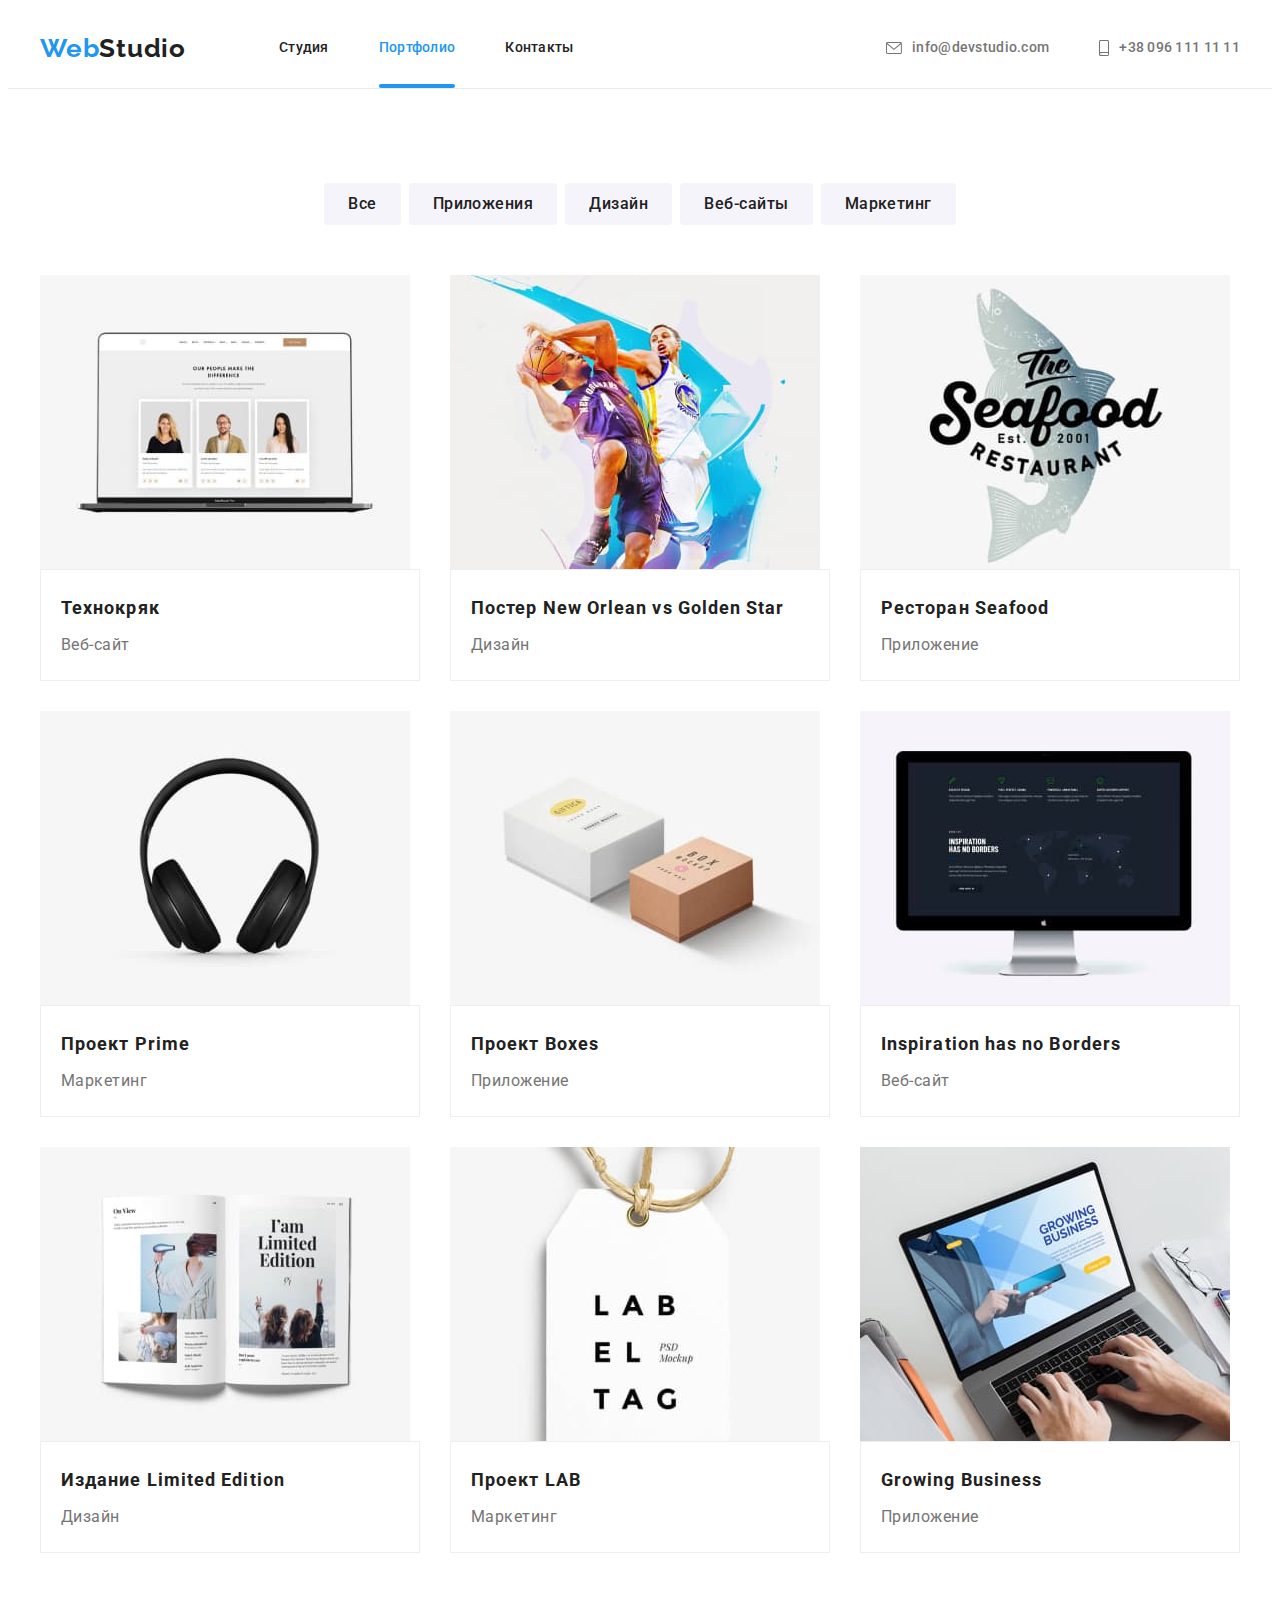
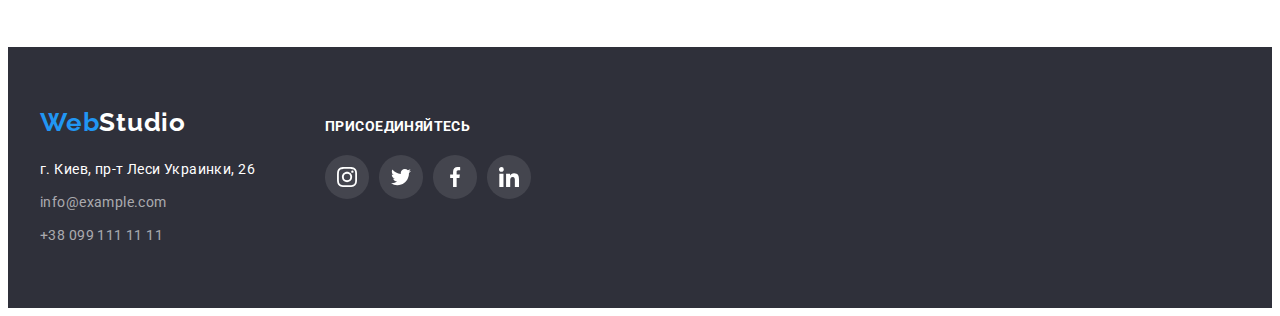
==== portfolio.html @ 5bdf4699 "копіює файли в створений репозиторій" ====
<!DOCTYPE html>
<html lang="ru">
  <head>
    <meta charset="UTF-8" />
    <meta http-equiv="X-UA-Compatible" content="IE=edge" />
    <meta name="viewport" content="width=device-width, initial-scale=1.0" />
    <title>WebStudio</title>
    <link rel="preconnect" href="https://fonts.googleapis.com" />
    <link rel="preconnect" href="https://fonts.gstatic.com" crossorigin />
    <link
      href="https://fonts.googleapis.com/css2?family=Raleway:wght@700&family=Roboto:wght@400;500;700;900&display=swap"
      rel="stylesheet"
    />
    <link
      rel="stylesheet"
      href="https://cdnjs.cloudflare.com/ajax/libs/modern-normalize/1.1.0/modern-normalize.min.css"
      integrity="sha512-wpPYUAdjBVSE4KJnH1VR1HeZfpl1ub8YT/NKx4PuQ5NmX2tKuGu6U/JRp5y+Y8XG2tV+wKQpNHVUX03MfMFn9Q=="
      crossorigin="anonymous"
      referrerpolicy="no-referrer"
    />
    <link rel="stylesheet" href="./css/style.css" />
  </head>
  <body>
    <header class="header">
      <!--site-nav-->
      <div class="container header-content">
        <a class="logo" href="/">Web<span class="header-logo">Studio</span></a>
        <nav>
          <ul class="site-nav list">
            <li class="site-nav-item">
              <a class="link" href="./index.html">Студия</a>
            </li>
            <li class="site-nav-item">
              <a class="link-active link current" href="./portfolio.html"
                >Портфолио</a
              >
            </li>
            <li class="site-nav-item">
              <a class="link" href="">Контакты</a>
            </li>
          </ul>
        </nav>
        <!--contacts-->
        <ul class="list header-contacts">
          <li class="contacts-item">
            <a class="contacts" href="mailto:info@devstudio.com"
              ><svg class="contact-icon" width="16" height="12">
                <use href="./images/icons.svg#icon-envelope"></use></svg
              >info@devstudio.com</a
            >
          </li>
          <li class="contacts-item">
            <a class="contacts" href="tel:+380961111111"
              ><svg class="contact-icon" width="10" height="16">
                <use href="./images/icons.svg#icon-smartphone"></use></svg
              >+38 096 111 11 11</a
            >
          </li>
        </ul>
      </div>
    </header>
    <main>
      <!--section portfolio-->
      <section class="portfolio">
        <div class="container">
          <h1 class="title-hidden">Портфолио</h1>
          <ul class="list portfolio-filters">
            <li class="filters-item">
              <button class="filter" type="button">Все</button>
            </li>
            <li class="filters-item">
              <button class="filter" type="button">Приложения</button>
            </li>
            <li class="filters-item">
              <button class="filter" type="button">Дизайн</button>
            </li>
            <li class="filters-item">
              <button class="filter" type="button">Веб-сайты</button>
            </li>
            <li class="filters-item">
              <button class="filter" type="button">Маркетинг</button>
            </li>
          </ul>
          <ul class="list portfolio-list">
            <li class="portfolio-item">
              <a href="" class="portfolio-link"
                ><div class="portfolio-image-overlay">
                  <img
                    src="./img-portfolio/img1.jpg"
                    alt="скрин страницы веб-сайта"
                    class="portfolio-img"
                    width="370"
                  />
                  <p class="portfolio-overlay-text">
                    Ресурс предлагает комплексные предложения с разным уровнем
                    функционала и сервисов. Все это позволит посетителю получить
                    исчерпывающие сведения о компании или частном лице.
                  </p>
                </div>
                <div class="img-portfolio-caption">
                  <h2 class="portfolio-title-secondary">Технокряк</h2>
                  <p class="portfolio-text">Веб-сайт</p>
                </div></a
              >
            </li>
            <li class="portfolio-item">
              <a href="" class="portfolio-link"
                ><div class="portfolio-image-overlay">
                  <img
                    src="./img-portfolio/img2.jpg"
                    alt="постер с двумя баскетболистами"
                    class="portfolio-img"
                    width="370"
                  />
                  <p class="portfolio-overlay-text">
                    Ресурс предлагает комплексные предложения с разным уровнем
                    функционала и сервисов. Все это позволит посетителю получить
                    исчерпывающие сведения о компании или частном лице.
                  </p>
                </div>
                <div class="img-portfolio-caption">
                  <h2 class="portfolio-title-secondary">
                    Постер New Orlean vs Golden Star
                  </h2>
                  <p class="portfolio-text">Дизайн</p>
                </div></a
              >
            </li>
            <li class="portfolio-item">
              <a href="" class="portfolio-link">
                <div class="portfolio-image-overlay">
                  <img
                    src="./img-portfolio/img3.jpg"
                    alt="эмблема ресторана"
                    class="portfolio-img"
                    width="370"
                  />
                  <p class="portfolio-overlay-text">
                    Ресурс предлагает комплексные предложения с разным уровнем
                    функционала и сервисов. Все это позволит посетителю получить
                    исчерпывающие сведения о компании или частном лице.
                  </p>
                </div>
                <div class="img-portfolio-caption">
                  <h2 class="portfolio-title-secondary">Ресторан Seafood</h2>
                  <p class="portfolio-text">Приложение</p>
                </div></a
              >
            </li>
            <li class="portfolio-item">
              <a href="" class="portfolio-link">
                <div class="portfolio-image-overlay">
                  <img
                    src="./img-portfolio/img4.jpg"
                    alt="наушники"
                    class="portfolio-img"
                    width="370"
                  />
                  <p class="portfolio-overlay-text">
                    Ресурс предлагает комплексные предложения с разным уровнем
                    функционала и сервисов. Все это позволит посетителю получить
                    исчерпывающие сведения о компании или частном лице.
                  </p>
                </div>
                <div class="img-portfolio-caption">
                  <h2 class="portfolio-title-secondary">Проект Prime</h2>
                  <p class="portfolio-text">Маркетинг</p>
                </div></a
              >
            </li>
            <li class="portfolio-item">
              <a href="" class="portfolio-link"
                ><div class="portfolio-image-overlay">
                  <img
                    src="./img-portfolio/img5.jpg"
                    alt="две коробки"
                    class="portfolio-img"
                    width="370"
                  />
                  <p class="portfolio-overlay-text">
                    Ресурс предлагает комплексные предложения с разным уровнем
                    функционала и сервисов. Все это позволит посетителю получить
                    исчерпывающие сведения о компании или частном лице.
                  </p>
                </div>
                <div class="img-portfolio-caption">
                  <h2 class="portfolio-title-secondary">Проект Boxes</h2>
                  <p class="portfolio-text">Приложение</p>
                </div></a
              >
            </li>
            <li class="portfolio-item">
              <a href="" class="portfolio-link"
                ><div class="portfolio-image-overlay">
                  <img
                    src="./img-portfolio/img6.jpg"
                    alt="изображение монитора компьютера"
                    class="portfolio-img"
                    width="370"
                  />
                  <p class="portfolio-overlay-text">
                    Ресурс предлагает комплексные предложения с разным уровнем
                    функционала и сервисов. Все это позволит посетителю получить
                    исчерпывающие сведения о компании или частном лице.
                  </p>
                </div>
                <div class="img-portfolio-caption">
                  <h2 class="portfolio-title-secondary">
                    Inspiration has no Borders
                  </h2>
                  <p class="portfolio-text">Веб-сайт</p>
                </div></a
              >
            </li>
            <li class="portfolio-item">
              <a href="" class="portfolio-link"
                ><div class="portfolio-image-overlay">
                  <img
                    src="./img-portfolio/img7.jpg"
                    alt="изображение журнала"
                    class="portfolio-img"
                    width="370"
                  />
                  <p class="portfolio-overlay-text">
                    Ресурс предлагает комплексные предложения с разным уровнем
                    функционала и сервисов. Все это позволит посетителю получить
                    исчерпывающие сведения о компании или частном лице.
                  </p>
                </div>
                <div class="img-portfolio-caption">
                  <h2 class="portfolio-title-secondary">
                    Издание Limited Edition
                  </h2>
                  <p class="portfolio-text">Дизайн</p>
                </div></a
              >
            </li>
            <li class="portfolio-item">
              <a href="" class="portfolio-link"
                ><div class="portfolio-image-overlay">
                  <img
                    src="./img-portfolio/img8.jpg"
                    alt="изображение бирки"
                    class="portfolio-img"
                    width="370"
                  />
                  <p class="portfolio-overlay-text">
                    Ресурс предлагает комплексные предложения с разным уровнем
                    функционала и сервисов. Все это позволит посетителю получить
                    исчерпывающие сведения о компании или частном лице.
                  </p>
                </div>
                <div class="img-portfolio-caption">
                  <h2 class="portfolio-title-secondary">Проект LAB</h2>
                  <p class="portfolio-text">Маркетинг</p>
                </div></a
              >
            </li>
            <li class="portfolio-item">
              <a href="" class="portfolio-link"
                ><div class="portfolio-image-overlay">
                  <img
                    src="./img-portfolio/img9.jpg"
                    alt="изображение ноутбука"
                    class="portfolio-img"
                    width="370"
                  />
                  <p class="portfolio-overlay-text">
                    Ресурс предлагает комплексные предложения с разным уровнем
                    функционала и сервисов. Все это позволит посетителю получить
                    исчерпывающие сведения о компании или частном лице.
                  </p>
                </div>
                <div class="img-portfolio-caption">
                  <h2 class="portfolio-title-secondary">Growing Business</h2>
                  <p class="portfolio-text">Приложение</p>
                </div></a
              >
            </li>
          </ul>
        </div>
      </section>
    </main>
    <!--footer-->
    <footer class="footer">
      <div class="container footer-section">
        <div class="footer-contacts">
          <a class="footer-logo" href="/"
            >Web<span class="logo-past">Studio</span></a
          >
          <address class="footer-address">
            г. Киев, пр-т Леси Украинки, 26
          </address>
          <p class="footer-contact mail">info@example.com</p>
          <p class="footer-contact tel">+38 099 111 11 11</p>
        </div>
        <div class="social">
          <p class="social-text">присоединяйтесь</p>
          <ul class="social-lincs list">
            <li class="social-lincs-item">
              <a class="elipse" href=""
                ><svg class="social-icon" width="20" height="20">
                  <use href="./images/icons.svg#icon-instagram"></use></svg
              ></a>
            </li>
            <li class="social-lincs-item">
              <a class="elipse" href=""
                ><svg class="social-icon" width="20" height="20">
                  <use href="./images/icons.svg#icon-twitter"></use></svg
              ></a>
            </li>
            <li class="social-lincs-item">
              <a class="elipse" href=""
                ><svg class="social-icon" width="20" height="20">
                  <use href="./images/icons.svg#icon-facebook"></use></svg
              ></a>
            </li>
            <li class="social-lincs-item">
              <a class="elipse" href=""
                ><svg class="social-icon" width="20" height="20">
                  <use href="./images/icons.svg#icon-linkedin"></use></svg
              ></a>
            </li>
          </ul>
        </div>
      </div>
    </footer>
  </body>
</html>
---- css/style.css ----
body {
  color: #757757;
  background-color: #ffffff;
  font-family: "Roboto", sans-serif;
}
/*Цвет основного текста №757575*/
/*Цвет заголовка #212121*/
/*Цвет акцента #2196F3*/
/*Белый цвет #ffffff*/
:root {
  --primary-text-color--: #757575;
  --title-text-color--: #212121;
  --accent-color--: #2196f3;
  --primary-white-color--: #ffffff;
  --typical-margin--: 30px;
}
h1,
h2,
h3,
h4,
h5,
h6 {
  margin: 0;
}
ul,
ol,
p {
  padding-left: 0;
  margin: 0;
}
img {
  display: block;
}
.container {
  width: 1200px;
  padding-left: 15px;
  padding-right: 15px;
  margin: 0 auto;
}

.link.current {
  color: var(--accent-color--);
}
/*header*/
.header {
  border-bottom: 1px solid rgba(236, 236, 236, 1);
}

.header-content {
  display: flex;
  align-items: center;
}
/*logo*/
.logo {
  display: block;

  color: var(--accent-color--);
  font-family: Raleway;
  font-weight: 700;
  font-size: 26px;
  line-height: 1.19;
  letter-spacing: 0.03em;
  text-decoration: none;
}
.header-logo {
  color: var(--title-text-color--);
}
/*site-nav*/
.list {
  list-style: none;
}
.site-nav {
  display: flex;
  margin-left: 93px;
}
.site-nav-item:not(:last-child) {
  margin-right: 50px;
}
.link {
  display: block;
  padding-top: 32px;
  padding-bottom: 32px;

  color: var(--title-text-color--);
  font-weight: 500;
  font-size: 14px;
  line-height: 1.14;
  letter-spacing: 0.02em;
  text-decoration: none;
  transition: color 250ms cubic-bezier(0.4, 0, 0.2, 1);
}
.link:hover,
.link:focus {
  color: var(--accent-color--);
}
.site-nav-item {
  position: relative;
}
.link-active::after {
  position: absolute;
  content: "";
  display: block;
  bottom: 0;

  width: 100%;
  height: 4px;

  background: #2196f3;
  border-radius: 2px;
}

/*contacts*/
.header-contacts {
  display: flex;
  margin-left: auto;
}
.contacts-item:not(:last-child) {
  margin-right: 50px;
}
.contacts {
  display: flex;
  justify-content: center;
  align-items: center;
  fill: var(--primary-text-color--);
  padding-top: 32px;
  padding-bottom: 32px;

  color: var(--primary-text-color--);
  font-weight: 500;
  font-size: 14px;
  line-height: 1.14;
  letter-spacing: 0.02em;
  text-decoration: none;

  transition: color 250ms cubic-bezier(0.4, 0, 0.2, 1);
}
.contacts:hover,
.contacts:focus {
  color: var(--accent-color--);
}
.contact-icon {
  margin-right: 10px;
  fill: currentColor;
}
/*hero*/
.hero .container {
  text-align: center;
}
.hero {
  padding-top: 200px;
  padding-bottom: 200px;

  background-color: #2f303a;
}
.overlay {
  max-width: 1600px;
  height: 600px;
  margin-left: auto;
  margin-right: auto;

  background-image: linear-gradient(
      rgba(47, 48, 58, 0.4),
      rgba(47, 48, 58, 0.4)
    ),
    url(../images/hero.jpg);
  background-repeat: no-repeat;
  background-position: center;
  background-size: cover;
}
.title-hero {
  margin-bottom: var(--typical-margin--);
  margin-right: auto;
  margin-left: auto;

  color: var(--primary-white-color--);
  font-weight: 900;
  font-size: 44px;
  line-height: 1.36;
  letter-spacing: 0.06em;
  text-transform: uppercase;
}
.button {
  display: inline-block;
  border-radius: 4px;
  padding: 10px 32px;
  min-width: 200px;
  margin-right: auto;
  margin-left: auto;

  color: var(--primary-white-color--);
  background-color: var(--accent-color--);
  font-weight: 700;
  font-size: 16px;
  line-height: 1.88;
  letter-spacing: 0.06em;
  text-decoration: none;
  cursor: pointer;

  transition: background-color 250ms cubic-bezier(0.4, 0, 0.2, 1),
    box-shadow 250ms cubic-bezier(0.4, 0, 0.2, 1);
}
.button:hover,
.button:focus {
  background-color: rgb(24, 140, 232);
  box-shadow: 0px 4px 4px rgba(0, 0, 0, 0.15);
}
/*section features*/
.features {
  padding-top: 94px;
  padding-bottom: 94px;
}
.title-hidden {
  position: absolute;
  width: 1px;
  height: 1px;
  margin: -1px;
  border: 0;
  padding: 0;

  white-space: nowrap;
  clip-path: inset(100%);
  clip: rect(0 0 0 0);
  overflow: hidden;
}
.features-list {
  display: flex;
  flex-wrap: wrap;
  margin-right: -30px;
}
.features-item {
  flex-basis: calc(100% / 4 - 30px);
  margin-left: 30px;
}
.features-box {
  display: flex;
  justify-content: center;
  align-items: center;
  width: 270px;
  height: 120px;

  background-color: #f5f4fa;
  border-radius: 4px;
}
.features-title-secondary {
  margin-top: var(--typical-margin--);
  margin-bottom: 10px;

  color: var(--title-text-color--);
  font-weight: 700;
  font-size: 14px;
  line-height: 1.14;
  letter-spacing: 0.03em;
  text-transform: uppercase;
}
.features-text {
  color: var(--primary-text-color--);
  font-weight: 400;
  font-size: 14px;
  line-height: 1.71;
  letter-spacing: 0.03em;
}
/*section activity*/
.activity {
  padding-bottom: 94px;
}
.activity-list {
  display: flex;
  margin-left: -30px;
}
.activity-item {
  flex-basis: calc(100% / 3 - 30px);
  margin-left: 30px;
}
.container .activity-title-primary {
  margin-bottom: 50px;

  color: var(--title-text-color--);
  font-weight: 700;
  font-size: 36px;
  line-height: 1.17;
  text-align: center;
  letter-spacing: 0.03em;
}
.activity-link {
  position: relative;
  display: block;
}
.activity-text-overlay {
  position: absolute;
  left: 0;
  bottom: 0;

  display: flex;
  justify-content: center;
  align-items: center;
  width: 370px;
  height: 70px;

  background: rgba(47, 48, 58, 0.8);
}
.activity-text {
  color: var(--primary-white-color--);
  font-weight: 700;
  font-size: 14px;
  line-height: 1.14;
  letter-spacing: 0.03em;
  text-transform: uppercase;
}
/*section team*/
.team {
  padding-top: 94px;
  padding-bottom: 94px;

  background: #f5f4fa;
}
.team-title-primary {
  margin-bottom: 50px;

  color: var(--title-text-color--);
  font-weight: 700;
  font-size: 36px;
  line-height: 1.17;
  text-align: center;
  letter-spacing: 0.03em;
}
.team-list {
  display: flex;
  margin-left: -30px;
}
.team-item {
  flex-basis: calc(100% / 4 - 30px);
  margin-left: 30px;
}
.img-team-caption {
  padding-top: var(--typical-margin--);
  padding-bottom: var(--typical-margin--);
  text-align: center;

  background: #ffffff;

  box-shadow: 0px 1px 3px rgba(0, 0, 0, 0.12), 0px 1px 1px rgba(0, 0, 0, 0.14),
    0px 2px 1px rgba(0, 0, 0, 0.2);
  border-radius: 0px 0px 4px 4px;
}
.team-title-secondary {
  margin-bottom: 10px;

  color: var(--title-text-color--);
  font-weight: 500;
  font-size: 16px;
  line-height: 1.19;
  letter-spacing: 0.03em;
}
.team-text {
  margin-bottom: 16px;
  color: var(--primary-text-color--);
  font-size: 16px;
  line-height: 1.19;
  letter-spacing: 0.03em;
}
.team-social-lincs {
  display: flex;
  justify-content: center;
}
.team-social-item:not(:last-child) {
  margin-right: 10px;
}
.team-elipse {
  display: flex;
  justify-content: center;
  align-items: center;
  color: #afb1b8;

  width: 44px;
  height: 44px;
  border-radius: 50%;
  transition: color 250ms cubic-bezier(0.4, 0, 0.2, 1),
    background-color 250ms cubic-bezier(0.4, 0, 0.2, 1);
}
.team-social-icon {
  fill: currentColor;
}
.team-elipse:hover,
.team-elipse:focus {
  color: var(--primary-white-color--);
  background-color: var(--accent-color--);
}
/*section clients*/

.clients {
  padding-top: 94px;
  padding-bottom: 94px;
}
.clients-title {
  margin-bottom: 50px;
  color: var(--title-text-color--);
  font-weight: 700;
  font-size: 36px;
  line-height: 1.17;
  text-align: center;
  letter-spacing: 0.03em;
}
.client-list {
  display: flex;
  justify-content: center;
}
.client-icon:not(:last-child) {
  margin-right: var(--typical-margin--);
}
.client-link {
  display: flex;
  justify-content: center;
  align-items: center;
  color: #afb1b8;

  width: 170px;
  height: 92px;
  border: 1px solid #afb1b8;
  border-radius: 4px;
  transition: color 250ms cubic-bezier(0.4, 0, 0.2, 1),
    border 250ms cubic-bezier(0.4, 0, 0.2, 1);
}
.client-logo {
  fill: currentColor;
  transition: fill 250ms cubic-bezier(0.4, 0, 0.2, 1);
}
.client-link:hover,
.client-link:focus {
  color: var(--accent-color--);
  border: 1px solid var(--accent-color--);
}

/*footer*/
.footer {
  background-color: #2f303a;
}
.footer-section {
  display: flex;
}
.footer-contacts {
  padding-top: 60px;
  padding-bottom: 60px;
  margin-right: 70px;
}
.footer-logo {
  display: inline-block;
  margin-bottom: 20px;
  text-decoration: none;

  color: var(--accent-color--);
  font-family: Raleway;
  font-weight: 700;
  font-size: 26px;
  line-height: 1.19;
  letter-spacing: 0.03em;
}
a .logo-past {
  color: var(--primary-white-color--);
}
.footer-address {
  margin-bottom: 9px;

  color: var(--primary-white-color--);
  font-style: normal;
  font-size: 14px;
  line-height: 1.71;
  letter-spacing: 0.03em;
}
.mail {
  margin-bottom: 9px;
}
.footer .footer-contact {
  color: rgba(100%, 100%, 100%, 60%);
  font-size: 14px;
  line-height: 1.71;
  letter-spacing: 0.03em;
  cursor: pointer;

  transition: color transition;
}
.footer .footer-contact:hover,
.footer .footer-contact:focus {
  color: var(--accent-color--);
}
.social {
  padding-top: 72px;
  padding-bottom: 100px;
}
.social-text {
  margin-bottom: 20px;

  font-weight: 700;
  font-size: 14px;
  line-height: 1.14;
  letter-spacing: 0.03em;
  text-transform: uppercase;

  color: #ffffff;
}
.social-lincs {
  display: flex;
  justify-content: center;
  align-items: center;
}

.social-lincs-item:not(:last-child) {
  margin-right: 10px;
}
.elipse {
  display: flex;
  justify-content: center;
  align-items: center;
  fill: currentColor;

  width: 44px;
  height: 44px;
  border-radius: 50%;
  background: rgba(255, 255, 255, 0.1);
  transition: background-color 250ms cubic-bezier(0.4, 0, 0.2, 1);
}
.elipse:hover,
.elipse:focus {
  background-color: var(--accent-color--);
}
.social-icon {
  fill: var(--primary-white-color--);
  transition: fill 250ms cubic-bezier(0.4, 0, 0.2, 1);
}
/*portfolio*/
.portfolio {
  padding-top: 94px;
  padding-bottom: 94px;
}
.portfolio-filters {
  display: flex;
  justify-content: center;
  margin-bottom: 50px;
}
.filter {
  padding: 6px 22px;
  border-radius: 4px;
  border-color: transparent;
  transition: color 250ms cubic-bezier(0.4, 0, 0.2, 1),
    background 250ms cubic-bezier(0.4, 0, 0.2, 1),
    box-shadow 250ms cubic-bezier(0.4, 0, 0.2, 1);

  color: var(--title-text-color--);
  background-color: #f5f4fa;
  cursor: pointer;
  font-family: inherit;
  font-weight: 500;
  font-size: 16px;
  line-height: 1.62;
  text-align: center;
  letter-spacing: 0.03em;
}
.filters-item {
  margin-left: 8px;
}
.filters-item:first-child {
  margin-left: 0;
}
.filter:hover,
.filter:focus {
  color: var(--primary-white-color--);
  background-color: var(--accent-color--);
  box-shadow: 0px 3px 1px rgba(0, 0, 0, 0.1), 0px 1px 2px rgba(0, 0, 0, 0.08),
    0px 2px 2px rgba(0, 0, 0, 0.12);
}
.portfolio-list {
  display: flex;
  flex-wrap: wrap;
  margin-left: -30px;
  margin-bottom: -30px;
}
.portfolio-item {
  flex-basis: calc(100% / 3 - 30px);
  margin-left: 30px;
  margin-bottom: 30px;
}
.portfolio-link {
  display: block;
  text-decoration: none;
  transition: box-shadow 250ms cubic-bezier(0.4, 0, 0.2, 1);
}
.portfolio-title-secondary {
  margin-bottom: 4px;

  color: var(--title-text-color--);
  font-weight: 700;
  font-size: 18px;
  line-height: 2;
  letter-spacing: 0.06em;
}
.portfolio-text {
  color: var(--primary-text-color--);
  font-size: 16px;
  line-height: 1.88;
  letter-spacing: 0.03em;
}
.img-portfolio-caption {
  padding-top: 20px;
  padding-bottom: 20px;
  padding-left: 20px;

  background: #ffffff;
  border: 1px solid #eeeeee;
}
.portfolio-link:hover,
.portfolio-link:focus {
  box-shadow: 0px 1px 1px rgba(0, 0, 0, 0.12), 0px 4px 4px rgba(0, 0, 0, 0.06),
    1px 4px 6px rgba(0, 0, 0, 0.16);
}
.portfolio-image-overlay {
  position: relative;
  overflow: hidden;
}
.portfolio-overlay-text {
  position: absolute;
  width: 100%;
  height: 100%;
  padding: 63px 24px;

  font-weight: 400;
  font-size: 18px;
  line-height: 1.56;
  letter-spacing: 0.03em;
  color: var(--primary-white-color--);
  background: rgba(33, 150, 243, 0.9);

  transform: translateY(5%);
  transition: transform 250ms cubic-bezier(0.4, 0, 0.2, 1);
}
.portfolio-link:hover .portfolio-overlay-text {
  transform: translateY(-100%);
}

/*modal*/
.backdrop {
  position: fixed;
  width: 100%;
  height: 100%;
  left: 0px;
  top: 0px;

  background: rgba(0, 0, 0, 0.2);

  opacity: 1;
  transition: opacity 250ms cubic-bezier(0.4, 0, 0.2, 1);
}
.modal {
  position: absolute;
  top: 50%;
  left: 50%;
  transform: translate(-50%, -50%) scale(1);

  min-width: 528px;
  min-height: 581px;

  background: #ffffff;
  box-shadow: 0px 1px 3px rgba(0, 0, 0, 0.12), 0px 1px 1px rgba(0, 0, 0, 0.14),
    0px 2px 1px rgba(0, 0, 0, 0.2);
  border-radius: 4px;

  transition: transform 250ms cubic-bezier(0.4, 0, 0.2, 1);
}
.modal-close {
  position: absolute;
  width: 30px;
  height: 30px;
  top: 0;
  right: 0;

  display: flex;
  justify-content: center;
  align-items: center;
  padding: 0;

  background: #ffffff;
  border: 1px solid rgba(0, 0, 0, 0.1);
  border-radius: 50%;
  cursor: pointer;
}
.is-hidden {
  visibility: hidden;
  opacity: 0;
  pointer-events: none;
}
.backdrop.is-hidden .modal {
  transform: scale(0.8) translate(-50%, -50%);
}
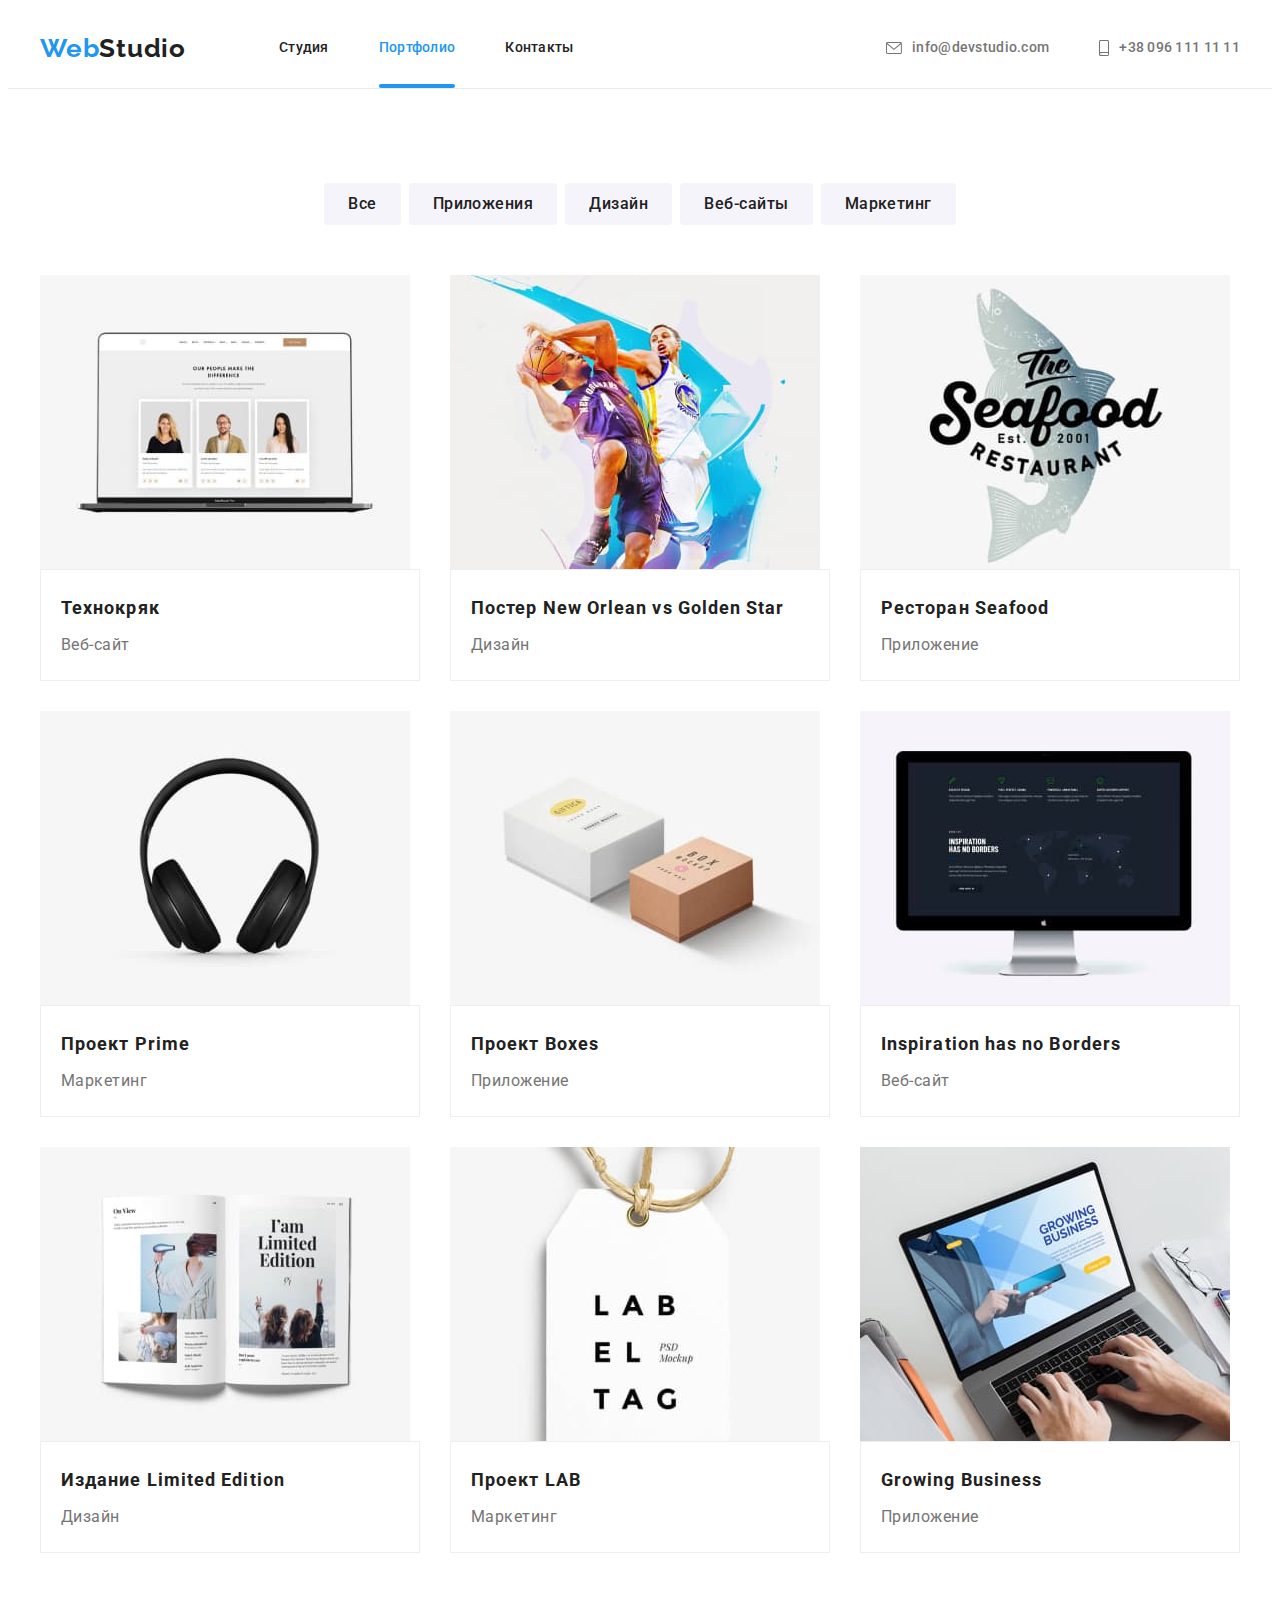
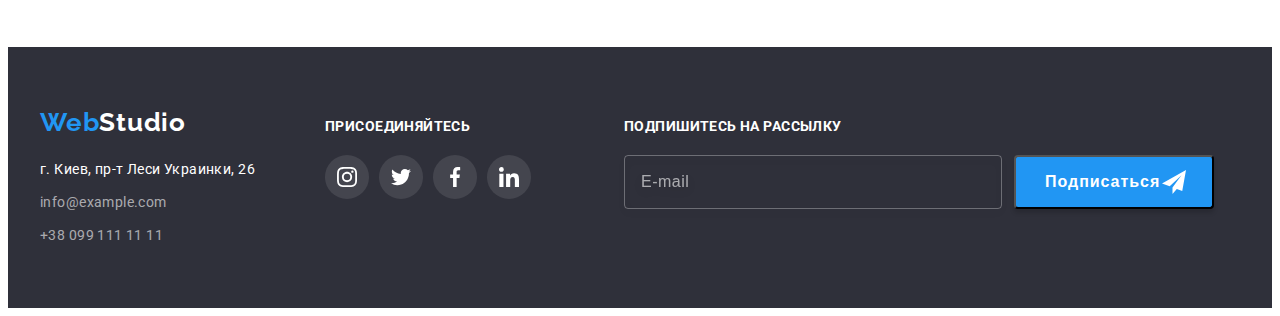
==== commit df42ab75: "додає форму в футер" ====
--- a/portfolio.html
+++ b/portfolio.html
@@ -323,6 +323,29 @@
             </li>
           </ul>
         </div>
+        <!--footer form-->
+        <div class="footer-form-wrap">
+          <p class="subscribe">Подпишитесь на рассылку</p>
+          <div class="subscribe-form">
+            <form class="footer-form">
+              <input
+                type="email"
+                class="footer-input"
+                id="footer-input-email"
+                name="modal-input-email"
+                placeholder="E-mail"
+                required
+              />
+              <label for="footer-input-email"></label>
+            </form>
+            <div class="subscribe-btn-wrap">
+              <button type="submit" class="subscribe-btn">Подписаться</button>
+              <svg class="icon-send" width="24" height="24">
+                <use href="./images/icons.svg#icon-send"></use>
+              </svg>
+            </div>
+          </div>
+        </div>
       </div>
     </footer>
   </body>
--- a/css/style.css
+++ b/css/style.css
@@ -181,7 +181,6 @@
 }
 .button {
   display: inline-block;
-  border-radius: 4px;
   padding: 10px 32px;
   min-width: 200px;
   margin-right: auto;
@@ -193,8 +192,8 @@
   font-size: 16px;
   line-height: 1.88;
   letter-spacing: 0.06em;
-  text-decoration: none;
   cursor: pointer;
+  border-radius: 4px;
 
   transition: background-color 250ms cubic-bezier(0.4, 0, 0.2, 1),
     box-shadow 250ms cubic-bezier(0.4, 0, 0.2, 1);
@@ -209,7 +208,8 @@
   padding-top: 94px;
   padding-bottom: 94px;
 }
-.title-hidden {
+.title-hidden,
+.modal-input-hidden {
   position: absolute;
   width: 1px;
   height: 1px;
@@ -483,6 +483,7 @@
   color: var(--accent-color--);
 }
 .social {
+  margin-right: 93px;
   padding-top: 72px;
   padding-bottom: 100px;
 }
@@ -526,6 +527,87 @@
   fill: var(--primary-white-color--);
   transition: fill 250ms cubic-bezier(0.4, 0, 0.2, 1);
 }
+/*--footer-form--*/
+.footer-form-wrap {
+  padding-top: 72px;
+  padding-bottom: 94px;
+}
+.subscribe {
+  margin-bottom: 20px;
+  font-weight: 700;
+  font-size: 14px;
+  line-height: 1.14;
+  letter-spacing: 0.03em;
+  text-transform: uppercase;
+
+  color: var(--primary-white-color--);
+}
+.subscribe-form {
+  display: flex;
+  align-items: center;
+}
+.footer-input {
+  margin-right: 12px;
+  padding-left: 16px;
+  width: 358px;
+  height: 50px;
+
+  background-color: transparent;
+  border: 1px solid rgba(255, 255, 255, 0.3);
+  filter: drop-shadow(0px 4px 4px rgba(0, 0, 0, 0.15));
+  border-radius: 4px;
+  outline: none;
+  transition: background-color 250ms cubic-bezier(0.4, 0, 0.2, 1);
+}
+.footer-input:hover,
+.footer-input:focus {
+  border-color: var(--accent-color--);
+}
+.footer-input::placeholder {
+  font-weight: 400;
+  font-size: 16px;
+  line-height: 1.25;
+  letter-spacing: 0.03em;
+
+  color: rgba(255, 255, 255, 0.6);
+}
+.subscribe-btn-wrap {
+  position: relative;
+}
+.subscribe-btn {
+  display: flex;
+  width: 200px;
+  padding-top: 10px;
+  padding-bottom: 10px;
+  padding-left: 29px;
+
+  font-weight: 700;
+  font-size: 16px;
+  line-height: 1.88;
+  letter-spacing: 0.06em;
+
+  color: var(--primary-white-color--);
+
+  background: #2196f3;
+  box-shadow: 0px 4px 4px rgba(0, 0, 0, 0.15);
+  border-radius: 4px;
+  cursor: pointer;
+  transition: background-color 250ms cubic-bezier(0.4, 0, 0.2, 1),
+    box-shadow 250ms cubic-bezier(0.4, 0, 0.2, 1);
+}
+.subscribe-btn:hover,
+.subscribe-btn:focus {
+  background-color: rgb(24, 140, 232);
+  box-shadow: 0px 4px 4px rgba(0, 0, 0, 0.15);
+}
+.icon-send {
+  position: absolute;
+  fill: var(--primary-white-color--);
+  top: 50%;
+  right: 28px;
+  transform: translateY(-50%);
+}
+
 /*portfolio*/
 .portfolio {
   padding-top: 94px;
@@ -668,18 +750,24 @@
   position: absolute;
   width: 30px;
   height: 30px;
-  top: 0;
-  right: 0;
+  top: 8px;
+  right: 8px;
 
   display: flex;
   justify-content: center;
   align-items: center;
   padding: 0;
 
-  background: #ffffff;
+  background-color: transparent;
   border: 1px solid rgba(0, 0, 0, 0.1);
   border-radius: 50%;
   cursor: pointer;
+  transition: fill 250ms cubic-bezier(0.4, 0, 0.2, 1);
+}
+
+.modal-close:hover,
+.modal-close:focus {
+  fill: var(--accent-color--);
 }
 .is-hidden {
   visibility: hidden;
@@ -689,3 +777,241 @@
 .backdrop.is-hidden .modal {
   transform: scale(0.8) translate(-50%, -50%);
 }
+/*-----modal form------*/
+.modal-form-text {
+  margin-top: 40px;
+  margin-bottom: 30px;
+  font-weight: 700;
+  font-size: 20px;
+  line-height: 1.15;
+  text-align: center;
+  letter-spacing: 0.03em;
+  color: var(--title-text-color--);
+}
+.modal-form {
+  padding-right: 40px;
+  padding-bottom: 40px;
+  padding-left: 40px;
+}
+.modal-input {
+  padding-left: 40px;
+
+  width: 100%;
+  height: 40px;
+  left: 576px;
+  top: 314px;
+
+  outline: none;
+  border: 1px solid rgba(33, 33, 33, 0.2);
+  border-radius: 4px;
+}
+.input-name {
+  position: relative;
+  margin-bottom: 28px;
+}
+.label-input {
+  font-weight: 400;
+  font-size: 12px;
+  line-height: 1.17;
+  letter-spacing: 0.01em;
+  color: var(--primary-text-color--);
+}
+.form-icon-name {
+  transition: fill 250ms cubic-bezier(0.4, 0, 0.2, 1);
+}
+.modal-input-name {
+  transition: border-color 250ms cubic-bezier(0.4, 0, 0.2, 1);
+}
+.modal-input-name:hover,
+.modal-input-name:hover + .form-icon-name,
+.modal-input-name:focus,
+.modal-input-name:focus + .form-icon-name {
+  border-color: var(--accent-color--);
+  fill: var(--accent-color--);
+}
+.label-name {
+  position: absolute;
+  left: 0;
+  bottom: 102%;
+}
+.form-icon-name {
+  position: absolute;
+  top: 50%;
+  left: 12px;
+  transform: translateY(-50%);
+}
+.input-tel {
+  position: relative;
+  margin-bottom: 28px;
+}
+.label-tel {
+  position: absolute;
+  left: 0;
+  bottom: 102%;
+}
+.form-icon-tel {
+  position: absolute;
+  top: 50%;
+  left: 12px;
+  transform: translateY(-50%);
+}
+.form-icon-tel {
+  transition: fill 250ms cubic-bezier(0.4, 0, 0.2, 1);
+}
+.modal-input-tel {
+  transition: border-color 250ms cubic-bezier(0.4, 0, 0.2, 1);
+}
+.modal-input-tel:hover,
+.modal-input-tel:hover + .form-icon-tel,
+.modal-input-tel:focus,
+.modal-input-tel:focus + .form-icon-tel {
+  border-color: var(--accent-color--);
+  fill: var(--accent-color--);
+}
+.input-email {
+  position: relative;
+  margin-bottom: 28px;
+}
+.label-email {
+  position: absolute;
+  left: 0;
+  bottom: 102%;
+}
+.form-icon-email {
+  position: absolute;
+  top: 50%;
+  left: 12px;
+  transform: translateY(-50%);
+}
+.form-icon-email {
+  transition: fill 250ms cubic-bezier(0.4, 0, 0.2, 1);
+}
+.modal-input-email {
+  transition: border-color 250ms cubic-bezier(0.4, 0, 0.2, 1);
+}
+.modal-input-email:hover,
+.modal-input-email:hover + .form-icon-email,
+.modal-input-email:focus,
+.modal-input-email:focus + .form-icon-emaill {
+  border-color: var(--accent-color--);
+  fill: var(--accent-color--);
+}
+.modal-input::placeholder {
+  font-weight: 400;
+  font-size: 12px;
+  line-height: 1.17;
+  letter-spacing: 0.01em;
+
+  color: rgba(117, 117, 117, 0.5);
+}
+/*modal comment*/
+.modal-comment {
+  padding: 12px 16px;
+
+  width: 100%;
+  height: 120px;
+  left: 576px;
+  top: 518px;
+
+  border: 1px solid rgba(33, 33, 33, 0.2);
+  border-radius: 4px;
+  resize: none;
+  outline: none;
+  transition: border-color 250ms cubic-bezier(0.4, 0, 0.2, 1);
+}
+.modal-comment::placeholder {
+  font-weight: 400;
+  font-size: 12px;
+  line-height: 1.17;
+  letter-spacing: 0.01em;
+
+  color: rgba(117, 117, 117, 0.5);
+}
+.modal-comment-wrap {
+  position: relative;
+  margin-bottom: 20px;
+}
+.modal-comment-label {
+  position: absolute;
+  left: 0;
+  bottom: 102%;
+}
+.modal-comment:hover,
+.modal-comment:focus {
+  border-color: var(--accent-color--);
+}
+/*modal check btn*/
+.modal-check-label {
+  display: flex;
+  justify-content: space-between;
+  align-items: center;
+  font-weight: 400;
+  font-size: 14px;
+  line-height: 1.71;
+  letter-spacing: 0.03em;
+  margin-bottom: var(--typical-margin--);
+}
+.form-check-btn {
+  display: inline-flex;
+  justify-content: center;
+  align-items: center;
+  margin-right: 7px;
+
+  width: 16px;
+  height: 15px;
+  border: 1px solid #000000;
+  box-shadow: 0px 4px 4px rgba(0, 0, 0, 0.25);
+
+  transition: background-color 250ms cubic-bezier(0.4, 0, 0.2, 1),
+    border 250ms cubic-bezier(0.4, 0, 0.2, 1),
+    border-radius 250ms cubic-bezier(0.4, 0, 0.2, 1);
+}
+
+.modal-check-link {
+  margin-left: 3px;
+  color: var(--accent-color--);
+  font-weight: 400;
+  font-size: 14px;
+  line-height: 1.71;
+  letter-spacing: 0.03em;
+}
+.form-check-icon {
+  fill: transparent;
+  transform: fill 250ms cubic-bezier(0.4, 0, 0.2, 1);
+}
+
+.modal-input-check:checked + .modal-check-label .form-check-btn {
+  background-color: var(--accent-color--);
+  border: none;
+  border-radius: 2px;
+}
+.modal-input-check:checked + .modal-check-label .form-check-icon {
+  fill: var(--primary-white-color--);
+}
+/*---form button---*/
+.modal-form-btn {
+  margin-left: auto;
+  margin-right: auto;
+  padding: 10px 55px;
+  min-width: 200px;
+
+  font-weight: 700;
+  font-size: 16px;
+  line-height: 1.88;
+  display: flex;
+  align-items: center;
+  text-align: center;
+  letter-spacing: 0.06em;
+
+  color: var(--primary-white-color--);
+  background: #188ce8;
+  box-shadow: 0px 4px 4px rgba(0, 0, 0, 0.15);
+  border-radius: 4px;
+  transition: background-color 250ms cubic-bezier(0.4, 0, 0.2, 1),
+    filter 250ms cubic-bezier(0.4, 0, 0.2, 1);
+}
+.modal-form-btn:hover,
+.modal-form-btn:focus {
+  background-color: #188ce8;
+  filter: drop-shadow(0px 4px 4px rgba(0, 0, 0, 0.25));
+}
